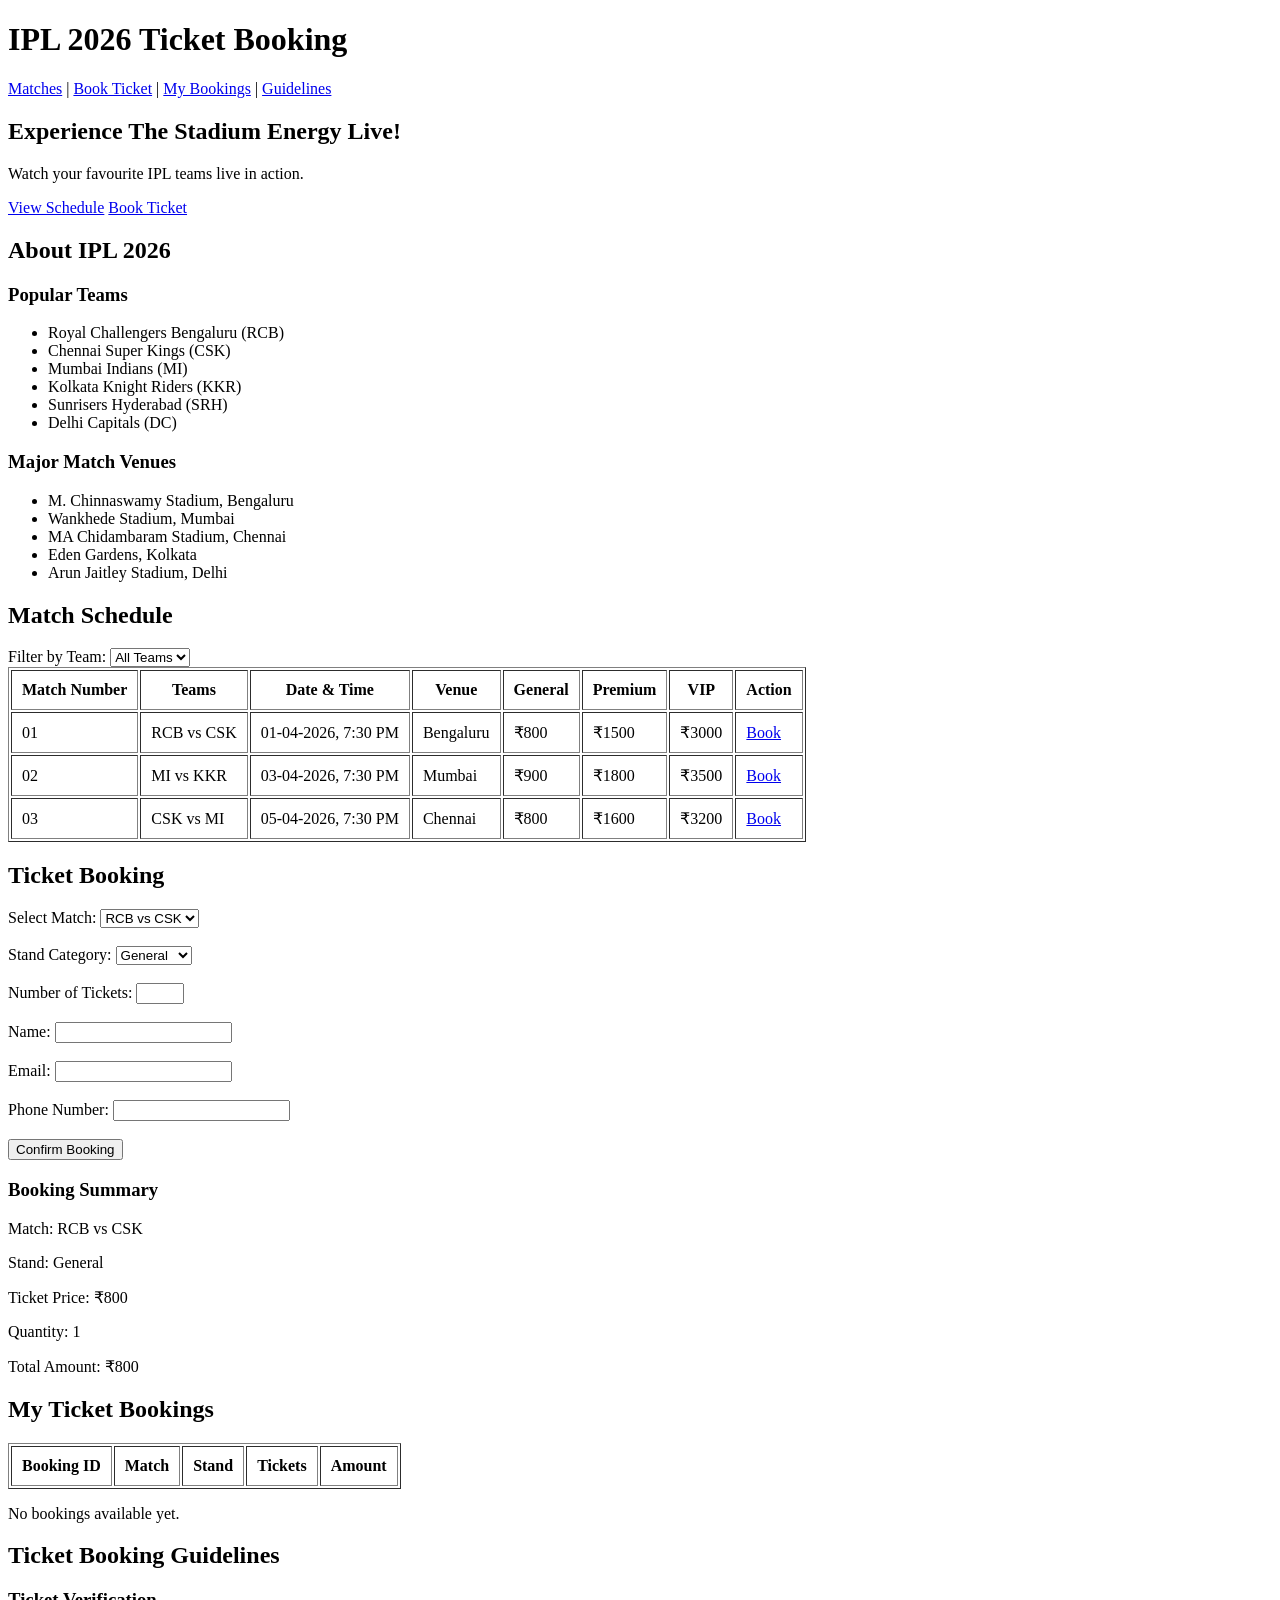
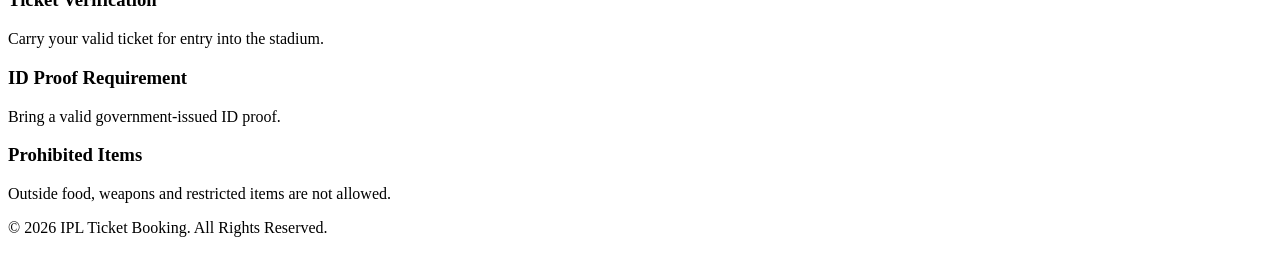
==== index.html @ 78c36c84 "Add IPL 2026 ticket booking website" ====
<!DOCTYPE html>
<html lang="en">
<head>
    <meta charset="UTF-8">
    <meta name="viewport" content="width=device-width, initial-scale=1.0">
    <title>IPL 2026 Ticket Booking</title>
</head>

<body>

    <!-- Navigation Bar -->
    <header>
        <h1>IPL 2026 Ticket Booking</h1>

        <nav>
            <a href="#matches">Matches</a> |
            <a href="#booking">Book Ticket</a> |
            <a href="#mybookings">My Bookings</a> |
            <a href="#guidelines">Guidelines</a>
        </nav>
    </header>

    <!-- Hero Section -->
    <section>
        <h2>Experience The Stadium Energy Live!</h2>
        <p>Watch your favourite IPL teams live in action.</p>

        <a href="#matches">View Schedule</a>
        <a href="#booking">Book Ticket</a>
    </section>

    <!-- About IPL -->
    <section id="about">
        <h2>About IPL 2026</h2>

        <h3>Popular Teams</h3>
        <ul>
            <li>Royal Challengers Bengaluru (RCB)</li>
            <li>Chennai Super Kings (CSK)</li>
            <li>Mumbai Indians (MI)</li>
            <li>Kolkata Knight Riders (KKR)</li>
            <li>Sunrisers Hyderabad (SRH)</li>
            <li>Delhi Capitals (DC)</li>
        </ul>

        <h3>Major Match Venues</h3>
        <ul>
            <li>M. Chinnaswamy Stadium, Bengaluru</li>
            <li>Wankhede Stadium, Mumbai</li>
            <li>MA Chidambaram Stadium, Chennai</li>
            <li>Eden Gardens, Kolkata</li>
            <li>Arun Jaitley Stadium, Delhi</li>
        </ul>
    </section>

    <!-- Match Schedule -->
    <section id="matches">
        <h2>Match Schedule</h2>

        <label for="teamFilter">Filter by Team:</label>
        <select id="teamFilter">
            <option value="all">All Teams</option>
            <option value="RCB">RCB</option>
            <option value="CSK">CSK</option>
            <option value="MI">MI</option>
            <option value="KKR">KKR</option>
        </select>

        <table border="1" cellpadding="10">
            <thead>
                <tr>
                    <th>Match Number</th>
                    <th>Teams</th>
                    <th>Date & Time</th>
                    <th>Venue</th>
                    <th>General</th>
                    <th>Premium</th>
                    <th>VIP</th>
                    <th>Action</th>
                </tr>
            </thead>

            <tbody>
                <tr>
                    <td>01</td>
                    <td>RCB vs CSK</td>
                    <td>01-04-2026, 7:30 PM</td>
                    <td>Bengaluru</td>
                    <td>₹800</td>
                    <td>₹1500</td>
                    <td>₹3000</td>
                    <td><a href="#booking">Book</a></td>
                </tr>

                <tr>
                    <td>02</td>
                    <td>MI vs KKR</td>
                    <td>03-04-2026, 7:30 PM</td>
                    <td>Mumbai</td>
                    <td>₹900</td>
                    <td>₹1800</td>
                    <td>₹3500</td>
                    <td><a href="#booking">Book</a></td>
                </tr>

                <tr>
                    <td>03</td>
                    <td>CSK vs MI</td>
                    <td>05-04-2026, 7:30 PM</td>
                    <td>Chennai</td>
                    <td>₹800</td>
                    <td>₹1600</td>
                    <td>₹3200</td>
                    <td><a href="#booking">Book</a></td>
                </tr>
            </tbody>
        </table>
    </section>

    <!-- Ticket Booking Form -->
    <section id="booking">
        <h2>Ticket Booking</h2>

        <form>
            <label for="match">Select Match:</label>
            <select id="match" name="match">
                <option>RCB vs CSK</option>
                <option>MI vs KKR</option>
                <option>CSK vs MI</option>
            </select>

            <br><br>

            <label for="stand">Stand Category:</label>
            <select id="stand" name="stand">
                <option>General</option>
                <option>Premium</option>
                <option>VIP</option>
            </select>

            <br><br>

            <label for="quantity">Number of Tickets:</label>
            <input type="number" id="quantity"
                   name="quantity" min="1" max="10">

            <br><br>

            <label for="name">Name:</label>
            <input type="text" id="name" name="name">

            <br><br>

            <label for="email">Email:</label>
            <input type="email" id="email" name="email">

            <br><br>

            <label for="phone">Phone Number:</label>
            <input type="tel" id="phone" name="phone">

            <br><br>

            <button type="submit">Confirm Booking</button>
        </form>

        <!-- Booking Summary -->
        <aside>
            <h3>Booking Summary</h3>
            <p>Match: RCB vs CSK</p>
            <p>Stand: General</p>
            <p>Ticket Price: ₹800</p>
            <p>Quantity: 1</p>
            <p>Total Amount: ₹800</p>
        </aside>
    </section>

    <!-- My Bookings -->
    <section id="mybookings">
        <h2>My Ticket Bookings</h2>

        <table border="1" cellpadding="10">
            <tr>
                <th>Booking ID</th>
                <th>Match</th>
                <th>Stand</th>
                <th>Tickets</th>
                <th>Amount</th>
            </tr>
        </table>

        <p>No bookings available yet.</p>
    </section>

    <!-- Guidelines -->
    <section id="guidelines">
        <h2>Ticket Booking Guidelines</h2>

        <article>
            <h3>Ticket Verification</h3>
            <p>Carry your valid ticket for entry into the stadium.</p>
        </article>

        <article>
            <h3>ID Proof Requirement</h3>
            <p>Bring a valid government-issued ID proof.</p>
        </article>

        <article>
            <h3>Prohibited Items</h3>
            <p>Outside food, weapons and restricted items are not allowed.</p>
        </article>
    </section>

    <!-- Footer -->
    <footer>
        <p>&copy; 2026 IPL Ticket Booking. All Rights Reserved.</p>
    </footer>

</body>
</html>
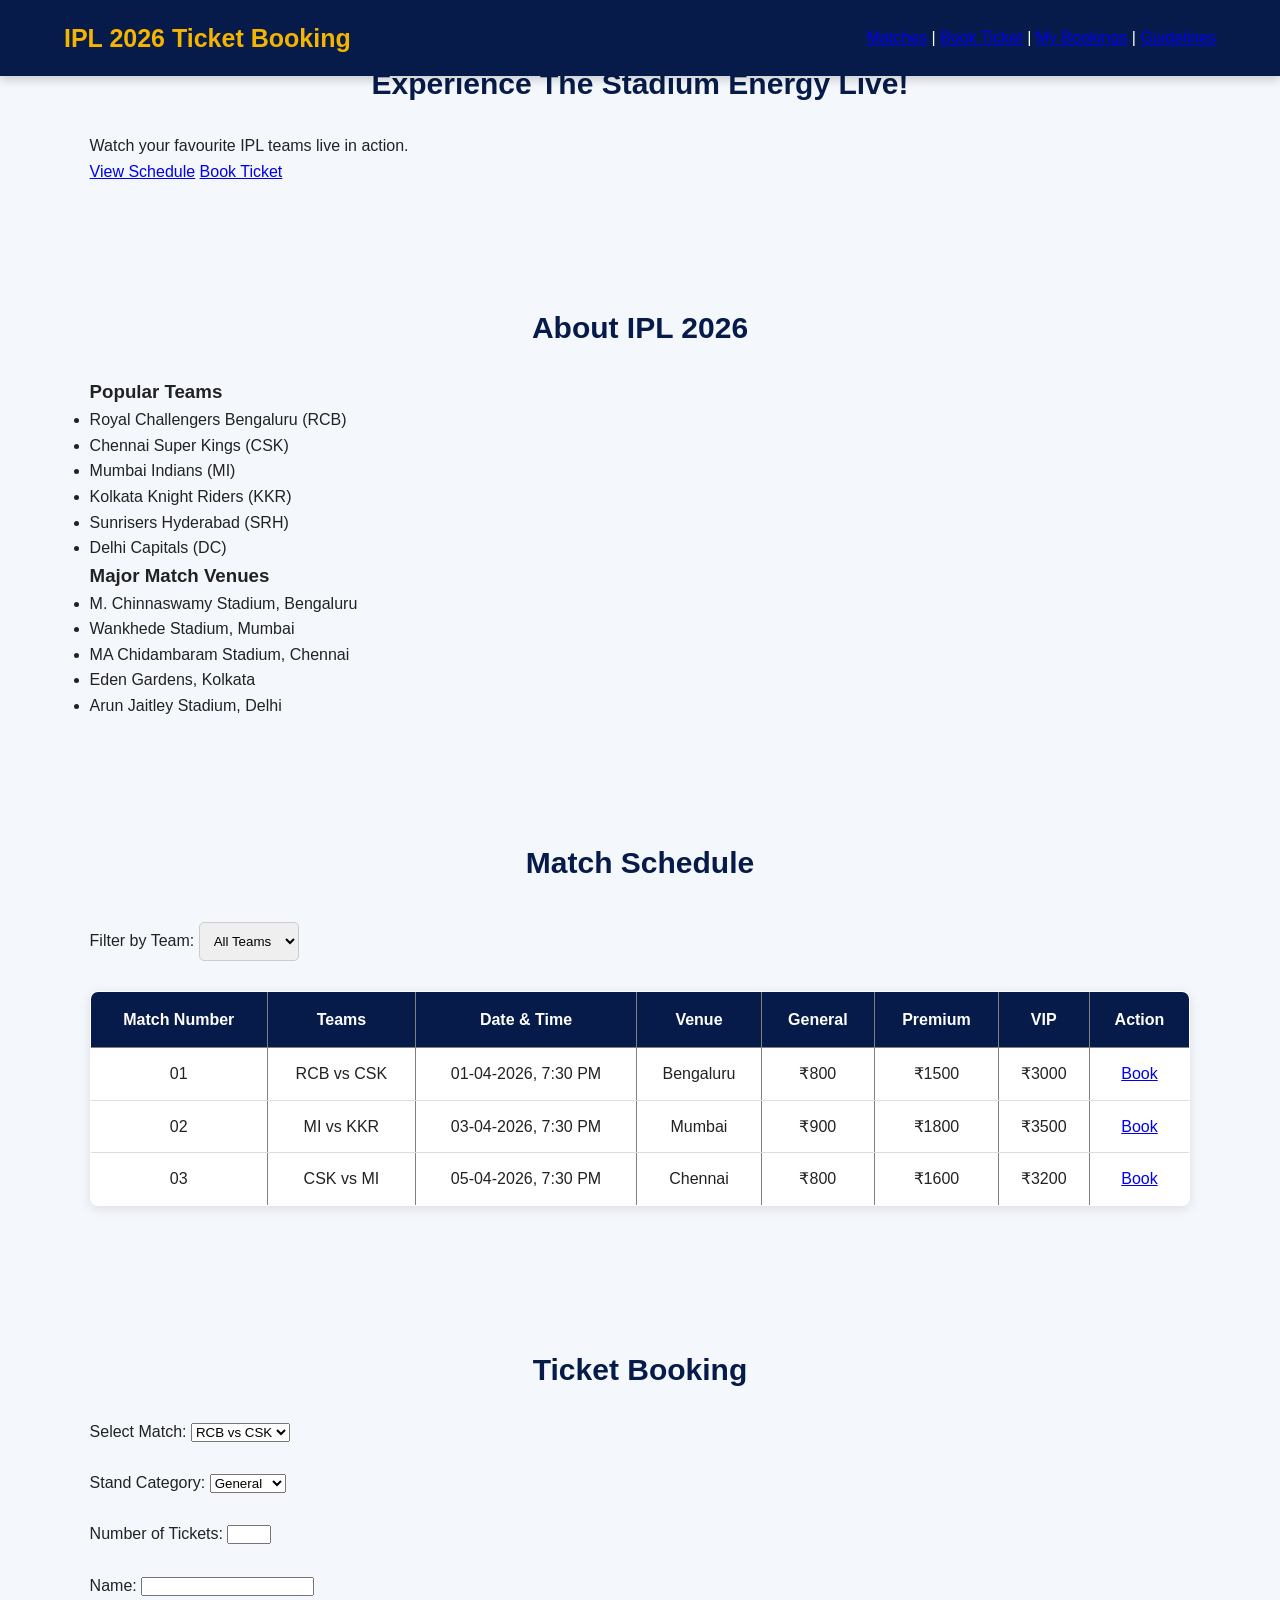
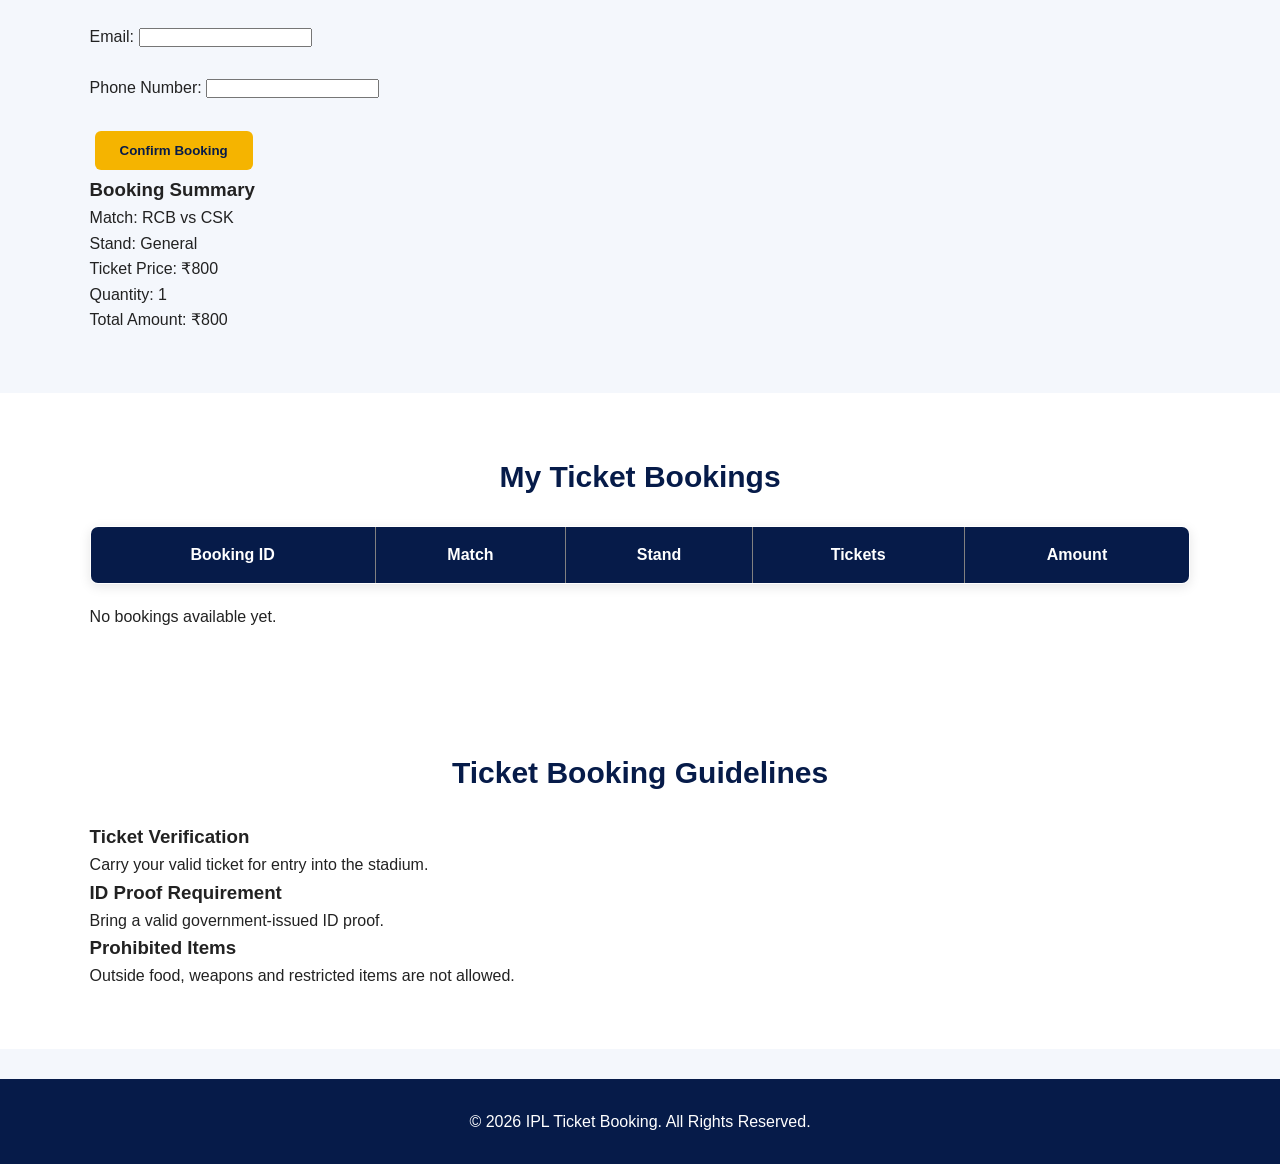
==== commit 9200f528: "Add CSS styling to IPL ticket booking website" ====
--- a/index.html
+++ b/index.html
@@ -4,6 +4,7 @@
     <meta charset="UTF-8">
     <meta name="viewport" content="width=device-width, initial-scale=1.0">
     <title>IPL 2026 Ticket Booking</title>
+    <link rel="stylesheet" href="styles.css">
 </head>
 
 <body>
--- a/styles.css
+++ b/styles.css
@@ -0,0 +1,279 @@
+
+/* IPL TICKET BOOKING WEBSITE */
+
+/* 1. CSS Variables */
+:root {
+    --primary: #061b49;
+    --accent: #f5b400;
+    --background: #f4f7fc;
+    --text: #222222;
+    --white: #ffffff;
+}
+
+/* 2. General Styling */
+* {
+    margin: 0;
+    padding: 0;
+    box-sizing: border-box;
+    font-family: Arial, sans-serif;
+}
+
+html {
+    scroll-behavior: smooth;
+    scroll-padding-top: 90px;
+}
+
+body {
+    background-color: var(--background);
+    color: var(--text);
+    line-height: 1.6;
+}
+
+/* 3. Navigation Bar */
+header {
+    background-color: var(--primary);
+    color: var(--white);
+    padding: 18px 5%;
+    position: fixed;
+    top: 0;
+    left: 0;
+    width: 100%;
+    z-index: 1000;
+    display: flex;
+    justify-content: space-between;
+    align-items: center;
+    box-shadow: 0 3px 10px rgba(0,0,0,0.2);
+}
+
+header h1 {
+    color: var(--accent);
+    font-size: 25px;
+}
+
+nav ul {
+    display: flex;
+    list-style: none;
+    gap: 25px;
+}
+
+nav ul li a {
+    color: var(--white);
+    text-decoration: none;
+    font-weight: bold;
+    transition: 0.3s;
+}
+
+nav ul li a:hover {
+    color: var(--accent);
+}
+
+/* 4. Hero Section */
+.hero {
+    min-height: 500px;
+    margin-top: 75px;
+    background: linear-gradient(135deg, #061b49, #164b91);
+    color: var(--white);
+    display: flex;
+    flex-direction: column;
+    justify-content: center;
+    align-items: center;
+    text-align: center;
+    padding: 70px 20px;
+}
+
+.hero h2 {
+    font-size: 42px;
+    margin-bottom: 15px;
+    color: var(--accent);
+}
+
+.hero p {
+    font-size: 18px;
+    margin-bottom: 25px;
+}
+
+/* 5. Buttons */
+button,
+.hero a {
+    display: inline-block;
+    background-color: var(--accent);
+    color: var(--primary);
+    padding: 12px 25px;
+    border: none;
+    border-radius: 6px;
+    text-decoration: none;
+    font-weight: bold;
+    cursor: pointer;
+    transition: 0.3s;
+    margin: 5px;
+}
+
+button:hover,
+.hero a:hover {
+    background-color: var(--white);
+    transform: translateY(-3px);
+}
+
+/* 6. Sections */
+section {
+    padding: 60px 7%;
+}
+
+section h2 {
+    color: var(--primary);
+    text-align: center;
+    font-size: 30px;
+    margin-bottom: 25px;
+}
+
+/* 7. Match Schedule Table */
+table {
+    width: 100%;
+    border-collapse: collapse;
+    background-color: var(--white);
+    margin: 20px 0;
+    box-shadow: 0 3px 12px rgba(0,0,0,0.1);
+    border-radius: 8px;
+    overflow: hidden;
+}
+
+th {
+    background-color: var(--primary);
+    color: var(--white);
+    padding: 15px;
+}
+
+td {
+    padding: 13px;
+    text-align: center;
+    border-bottom: 1px solid #dddddd;
+}
+
+tr:hover {
+    background-color: #fff5d6;
+}
+
+/* 8. Team Filter */
+#teamFilter {
+    padding: 10px;
+    border: 1px solid #cccccc;
+    border-radius: 5px;
+    margin: 10px 0;
+}
+
+/* 9. Booking Form and Summary */
+.booking-container {
+    display: flex;
+    gap: 30px;
+    justify-content: center;
+    align-items: flex-start;
+    flex-wrap: wrap;
+}
+
+.booking-form,
+.summary {
+    background-color: var(--white);
+    padding: 25px;
+    border-radius: 10px;
+    box-shadow: 0 4px 15px rgba(0,0,0,0.1);
+    flex: 1;
+    min-width: 280px;
+}
+
+.booking-form label {
+    display: block;
+    margin-top: 12px;
+    font-weight: bold;
+}
+
+.booking-form input,
+.booking-form select {
+    width: 100%;
+    padding: 12px;
+    margin-top: 5px;
+    border: 1px solid #cccccc;
+    border-radius: 5px;
+}
+
+.booking-form input:focus,
+.booking-form select:focus {
+    outline: 2px solid var(--accent);
+    border-color: var(--primary);
+}
+
+.summary h3 {
+    color: var(--primary);
+    margin-bottom: 15px;
+}
+
+.summary p {
+    margin: 12px 0;
+}
+
+/* 10. My Bookings and Guidelines */
+#mybookings,
+#guidelines {
+    background-color: var(--white);
+}
+
+#guidelines .card,
+#guidelines .guideline-card {
+    background-color: var(--background);
+    padding: 20px;
+    margin: 15px 0;
+    border-radius: 8px;
+    border-left: 5px solid var(--accent);
+    box-shadow: 0 3px 10px rgba(0,0,0,0.08);
+}
+
+/* 11. Footer */
+footer {
+    background-color: var(--primary);
+    color: var(--white);
+    text-align: center;
+    padding: 25px;
+    margin-top: 30px;
+}
+
+footer p {
+    margin: 5px;
+}
+
+/* 12. Responsive Design */
+@media (max-width: 768px) {
+    header {
+        flex-direction: column;
+        gap: 10px;
+    }
+
+    nav ul {
+        flex-wrap: wrap;
+        justify-content: center;
+        gap: 12px;
+    }
+
+    .hero {
+        margin-top: 120px;
+    }
+
+    .hero h2 {
+        font-size: 30px;
+    }
+
+    section {
+        padding: 40px 4%;
+    }
+
+    table {
+        font-size: 13px;
+    }
+
+    th,
+    td {
+        padding: 8px;
+    }
+
+    .booking-container {
+        flex-direction: column;
+    }
+}
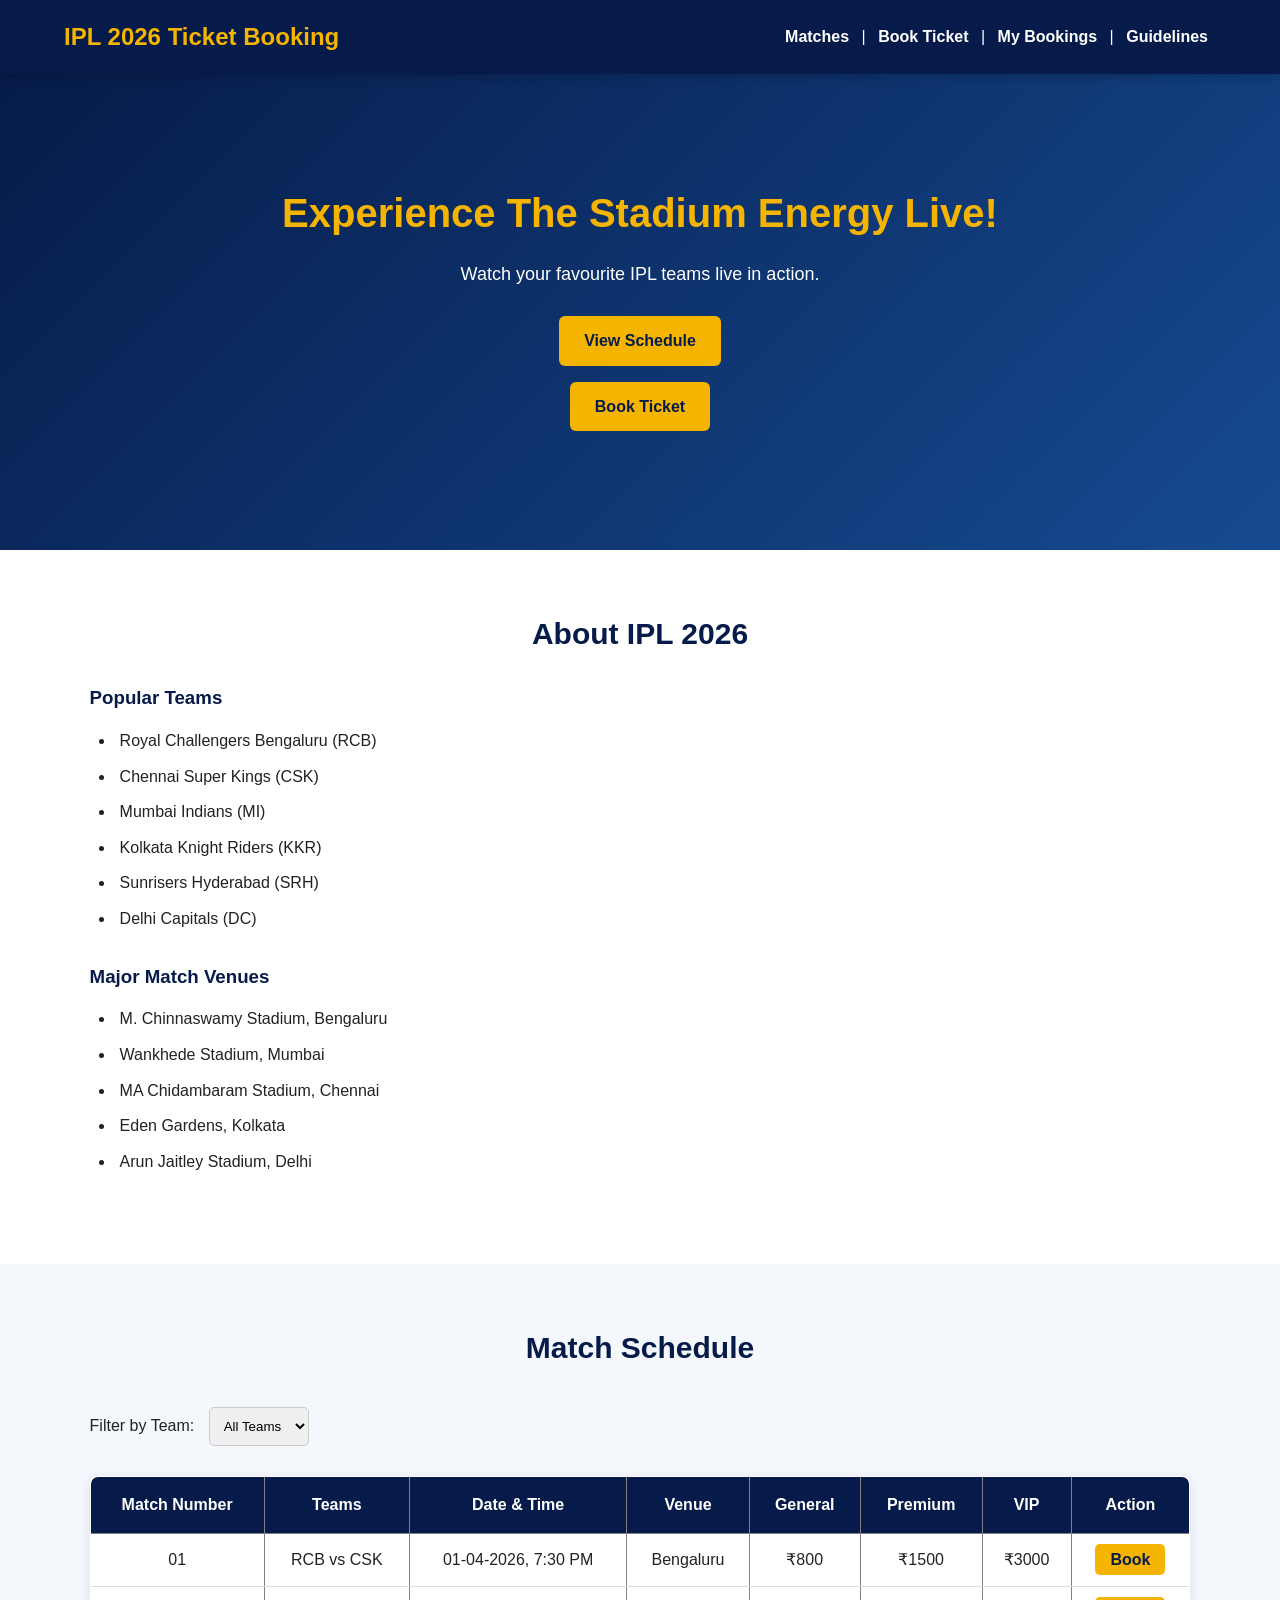
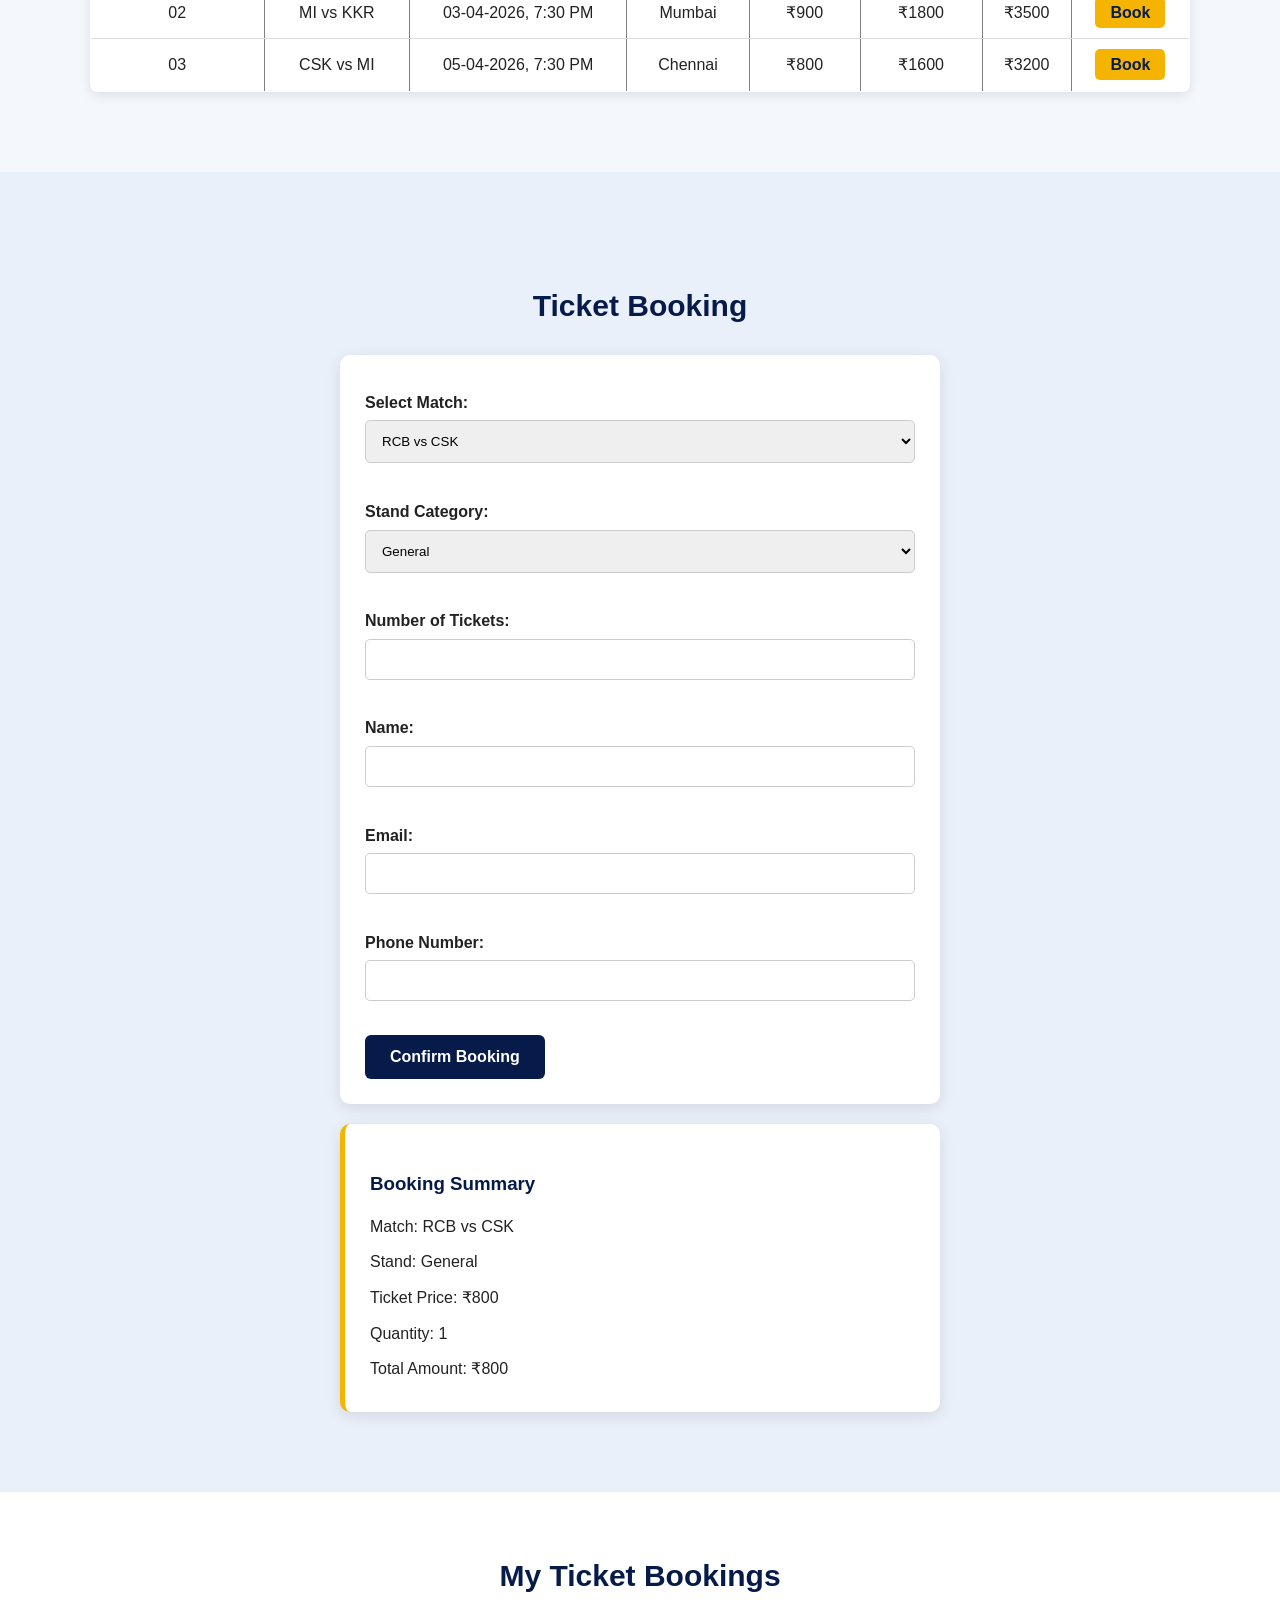
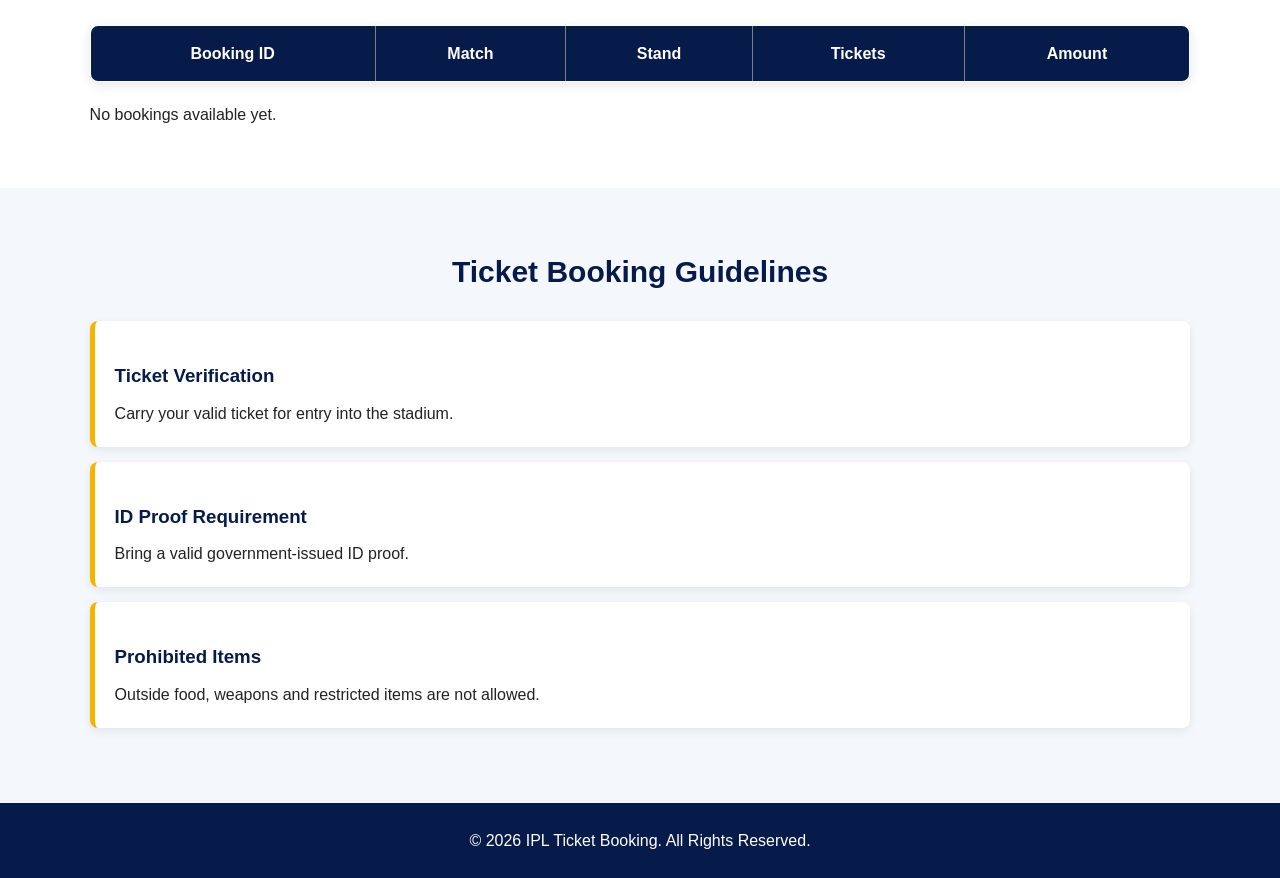
==== commit 530328bf: "Add CSS styling to IPL ticket booking website" ====
--- a/index.html
+++ b/index.html
@@ -1,3 +1,4 @@
+
 <!DOCTYPE html>
 <html lang="en">
 <head>
@@ -15,7 +16,7 @@
 
         <nav>
             <a href="#matches">Matches</a> |
-            <a href="#booking">Book Ticket</a> |
+            <a href="booking.html">Book Ticket</a> |
             <a href="#mybookings">My Bookings</a> |
             <a href="#guidelines">Guidelines</a>
         </nav>
@@ -27,7 +28,7 @@
         <p>Watch your favourite IPL teams live in action.</p>
 
         <a href="#matches">View Schedule</a>
-        <a href="#booking">Book Ticket</a>
+        <a href="booking.html">Book Ticket</a>
     </section>
 
     <!-- About IPL -->
@@ -90,7 +91,7 @@
                     <td>₹800</td>
                     <td>₹1500</td>
                     <td>₹3000</td>
-                    <td><a href="#booking">Book</a></td>
+                    <td><a href="booking.html">Book</a></td>
                 </tr>
 
                 <tr>
@@ -101,7 +102,7 @@
                     <td>₹900</td>
                     <td>₹1800</td>
                     <td>₹3500</td>
-                    <td><a href="#booking">Book</a></td>
+                    <td><a href="booking.html">Book</a></td>
                 </tr>
 
                 <tr>
@@ -112,7 +113,7 @@
                     <td>₹800</td>
                     <td>₹1600</td>
                     <td>₹3200</td>
-                    <td><a href="#booking">Book</a></td>
+                    <td><a href="booking.html">Book</a></td>
                 </tr>
             </tbody>
         </table>
@@ -219,4 +220,4 @@
     </footer>
 
 </body>
-</html>+</html>
--- a/styles.css
+++ b/styles.css
@@ -1,5 +1,5 @@
 
-/* IPL TICKET BOOKING WEBSITE */
+/* IPL 2026 TICKET BOOKING WEBSITE */
 
 /* 1. CSS Variables */
 :root {
@@ -21,17 +21,22 @@
 html {
     scroll-behavior: smooth;
     scroll-padding-top: 90px;
+    overflow-x: hidden;
+    overflow-y: auto;
 }
 
 body {
-    background-color: var(--background);
+    background: var(--background);
     color: var(--text);
     line-height: 1.6;
+    min-height: 100vh;
+    overflow-x: hidden;
+    overflow-y: auto;
 }
 
 /* 3. Navigation Bar */
 header {
-    background-color: var(--primary);
+    background: var(--primary);
     color: var(--white);
     padding: 18px 5%;
     position: fixed;
@@ -47,30 +52,25 @@
 
 header h1 {
     color: var(--accent);
-    font-size: 25px;
-}
-
-nav ul {
-    display: flex;
-    list-style: none;
-    gap: 25px;
-}
-
-nav ul li a {
+    font-size: 24px;
+}
+
+nav a {
     color: var(--white);
     text-decoration: none;
     font-weight: bold;
+    margin: 0 8px;
     transition: 0.3s;
 }
 
-nav ul li a:hover {
+nav a:hover {
     color: var(--accent);
 }
 
 /* 4. Hero Section */
-.hero {
-    min-height: 500px;
-    margin-top: 75px;
+body > section:nth-of-type(1) {
+    min-height: 480px;
+    margin-top: 70px;
     background: linear-gradient(135deg, #061b49, #164b91);
     color: var(--white);
     display: flex;
@@ -78,43 +78,38 @@
     justify-content: center;
     align-items: center;
     text-align: center;
-    padding: 70px 20px;
-}
-
-.hero h2 {
-    font-size: 42px;
+    padding: 60px 20px;
+}
+
+body > section:nth-of-type(1) h2 {
+    color: var(--accent);
+    font-size: 40px;
     margin-bottom: 15px;
-    color: var(--accent);
-}
-
-.hero p {
+}
+
+body > section:nth-of-type(1) p {
     font-size: 18px;
-    margin-bottom: 25px;
-}
-
-/* 5. Buttons */
-button,
-.hero a {
+    margin-bottom: 20px;
+}
+
+body > section:nth-of-type(1) a {
     display: inline-block;
-    background-color: var(--accent);
-    color: var(--primary);
+    background: var(--accent);
+    color: var(--primary);
+    text-decoration: none;
     padding: 12px 25px;
-    border: none;
+    margin: 8px;
     border-radius: 6px;
-    text-decoration: none;
-    font-weight: bold;
-    cursor: pointer;
+    font-weight: bold;
     transition: 0.3s;
-    margin: 5px;
-}
-
-button:hover,
-.hero a:hover {
-    background-color: var(--white);
+}
+
+body > section:nth-of-type(1) a:hover {
+    background: var(--white);
     transform: translateY(-3px);
 }
 
-/* 6. Sections */
+/* 5. Common Section Styling */
 section {
     padding: 60px 7%;
 }
@@ -126,11 +121,40 @@
     margin-bottom: 25px;
 }
 
-/* 7. Match Schedule Table */
+section h3 {
+    color: var(--primary);
+    margin: 20px 0 10px;
+}
+
+/* 6. About Section */
+#about {
+    background: var(--white);
+}
+
+#about ul {
+    margin: 10px 0 25px 25px;
+}
+
+#about li {
+    padding: 5px;
+}
+
+/* 7. Match Schedule */
+#matches {
+    background: var(--background);
+}
+
+#teamFilter {
+    padding: 10px;
+    border: 1px solid #cccccc;
+    border-radius: 5px;
+    margin: 10px;
+}
+
 table {
     width: 100%;
     border-collapse: collapse;
-    background-color: var(--white);
+    background: var(--white);
     margin: 20px 0;
     box-shadow: 0 3px 12px rgba(0,0,0,0.1);
     border-radius: 8px;
@@ -138,7 +162,7 @@
 }
 
 th {
-    background-color: var(--primary);
+    background: var(--primary);
     color: var(--white);
     padding: 15px;
 }
@@ -150,44 +174,45 @@
 }
 
 tr:hover {
-    background-color: #fff5d6;
-}
-
-/* 8. Team Filter */
-#teamFilter {
-    padding: 10px;
-    border: 1px solid #cccccc;
+    background: #fff5d6;
+}
+
+td a {
+    background: var(--accent);
+    color: var(--primary);
+    text-decoration: none;
+    padding: 7px 15px;
     border-radius: 5px;
-    margin: 10px 0;
-}
-
-/* 9. Booking Form and Summary */
-.booking-container {
-    display: flex;
-    gap: 30px;
-    justify-content: center;
-    align-items: flex-start;
-    flex-wrap: wrap;
-}
-
-.booking-form,
-.summary {
-    background-color: var(--white);
+    font-weight: bold;
+}
+
+/* 8. Booking Section */
+#booking {
+    background: #eaf0fa;
+    min-height: 100vh;
+    padding-top: 110px;
+    padding-bottom: 60px;
+}
+
+#booking form,
+#booking aside {
+    background: var(--white);
     padding: 25px;
     border-radius: 10px;
     box-shadow: 0 4px 15px rgba(0,0,0,0.1);
-    flex: 1;
-    min-width: 280px;
-}
-
-.booking-form label {
-    display: block;
-    margin-top: 12px;
-    font-weight: bold;
-}
-
-.booking-form input,
-.booking-form select {
+    max-width: 600px;
+    width: 100%;
+    margin: 20px auto;
+}
+
+#booking label {
+    display: inline-block;
+    font-weight: bold;
+    margin-top: 10px;
+}
+
+#booking input,
+#booking select {
     width: 100%;
     padding: 12px;
     margin-top: 5px;
@@ -195,30 +220,49 @@
     border-radius: 5px;
 }
 
-.booking-form input:focus,
-.booking-form select:focus {
+#booking input:focus,
+#booking select:focus {
     outline: 2px solid var(--accent);
-    border-color: var(--primary);
-}
-
-.summary h3 {
-    color: var(--primary);
-    margin-bottom: 15px;
-}
-
-.summary p {
-    margin: 12px 0;
-}
-
-/* 10. My Bookings and Guidelines */
-#mybookings,
+}
+
+#booking button {
+    background: var(--primary);
+    color: var(--white);
+    border: none;
+    padding: 13px 25px;
+    border-radius: 6px;
+    font-size: 16px;
+    font-weight: bold;
+    cursor: pointer;
+    margin: 8px 5px 0 0;
+    transition: 0.3s;
+}
+
+#booking button:hover {
+    background: var(--accent);
+    color: var(--primary);
+}
+
+#booking aside {
+    border-left: 5px solid var(--accent);
+}
+
+#booking aside p {
+    padding: 5px 0;
+}
+
+/* 9. My Bookings */
+#mybookings {
+    background: var(--white);
+}
+
+/* 10. Guidelines */
 #guidelines {
-    background-color: var(--white);
-}
-
-#guidelines .card,
-#guidelines .guideline-card {
-    background-color: var(--background);
+    background: var(--background);
+}
+
+#guidelines article {
+    background: var(--white);
     padding: 20px;
     margin: 15px 0;
     border-radius: 8px;
@@ -228,52 +272,54 @@
 
 /* 11. Footer */
 footer {
-    background-color: var(--primary);
+    background: var(--primary);
     color: var(--white);
     text-align: center;
     padding: 25px;
-    margin-top: 30px;
-}
-
-footer p {
-    margin: 5px;
 }
 
 /* 12. Responsive Design */
 @media (max-width: 768px) {
+
     header {
         flex-direction: column;
         gap: 10px;
     }
 
-    nav ul {
-        flex-wrap: wrap;
-        justify-content: center;
-        gap: 12px;
-    }
-
-    .hero {
+    header h1 {
+        font-size: 20px;
+    }
+
+    nav {
+        text-align: center;
+    }
+
+    nav a {
+        display: inline-block;
+        margin: 5px;
+    }
+
+    body > section:nth-of-type(1) {
         margin-top: 120px;
     }
 
-    .hero h2 {
-        font-size: 30px;
+    body > section:nth-of-type(1) h2 {
+        font-size: 28px;
     }
 
     section {
         padding: 40px 4%;
     }
 
+    #booking {
+        padding-top: 150px;
+    }
+
     table {
-        font-size: 13px;
-    }
-
-    th,
-    td {
-        padding: 8px;
-    }
-
-    .booking-container {
-        flex-direction: column;
-    }
-}
+        font-size: 12px;
+    }
+
+    th, td {
+        padding: 8px 5px;
+    }
+}
